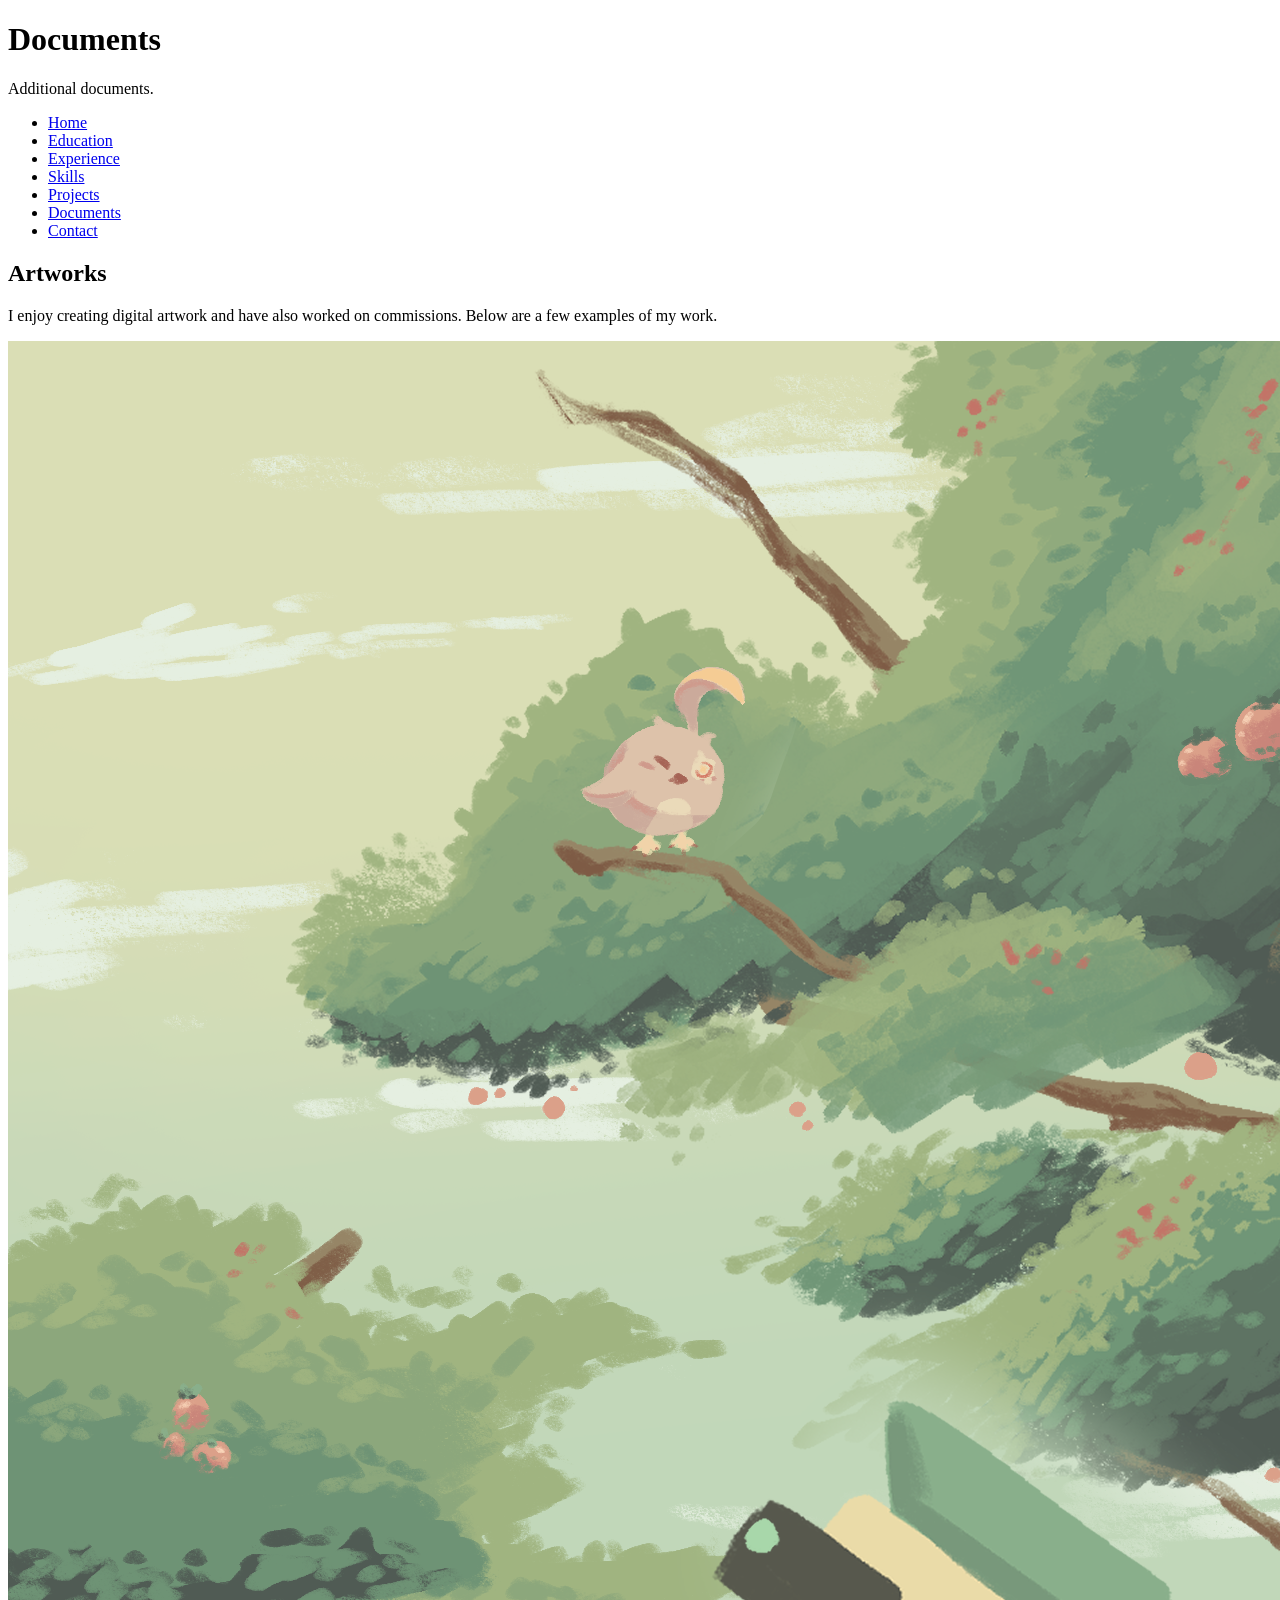
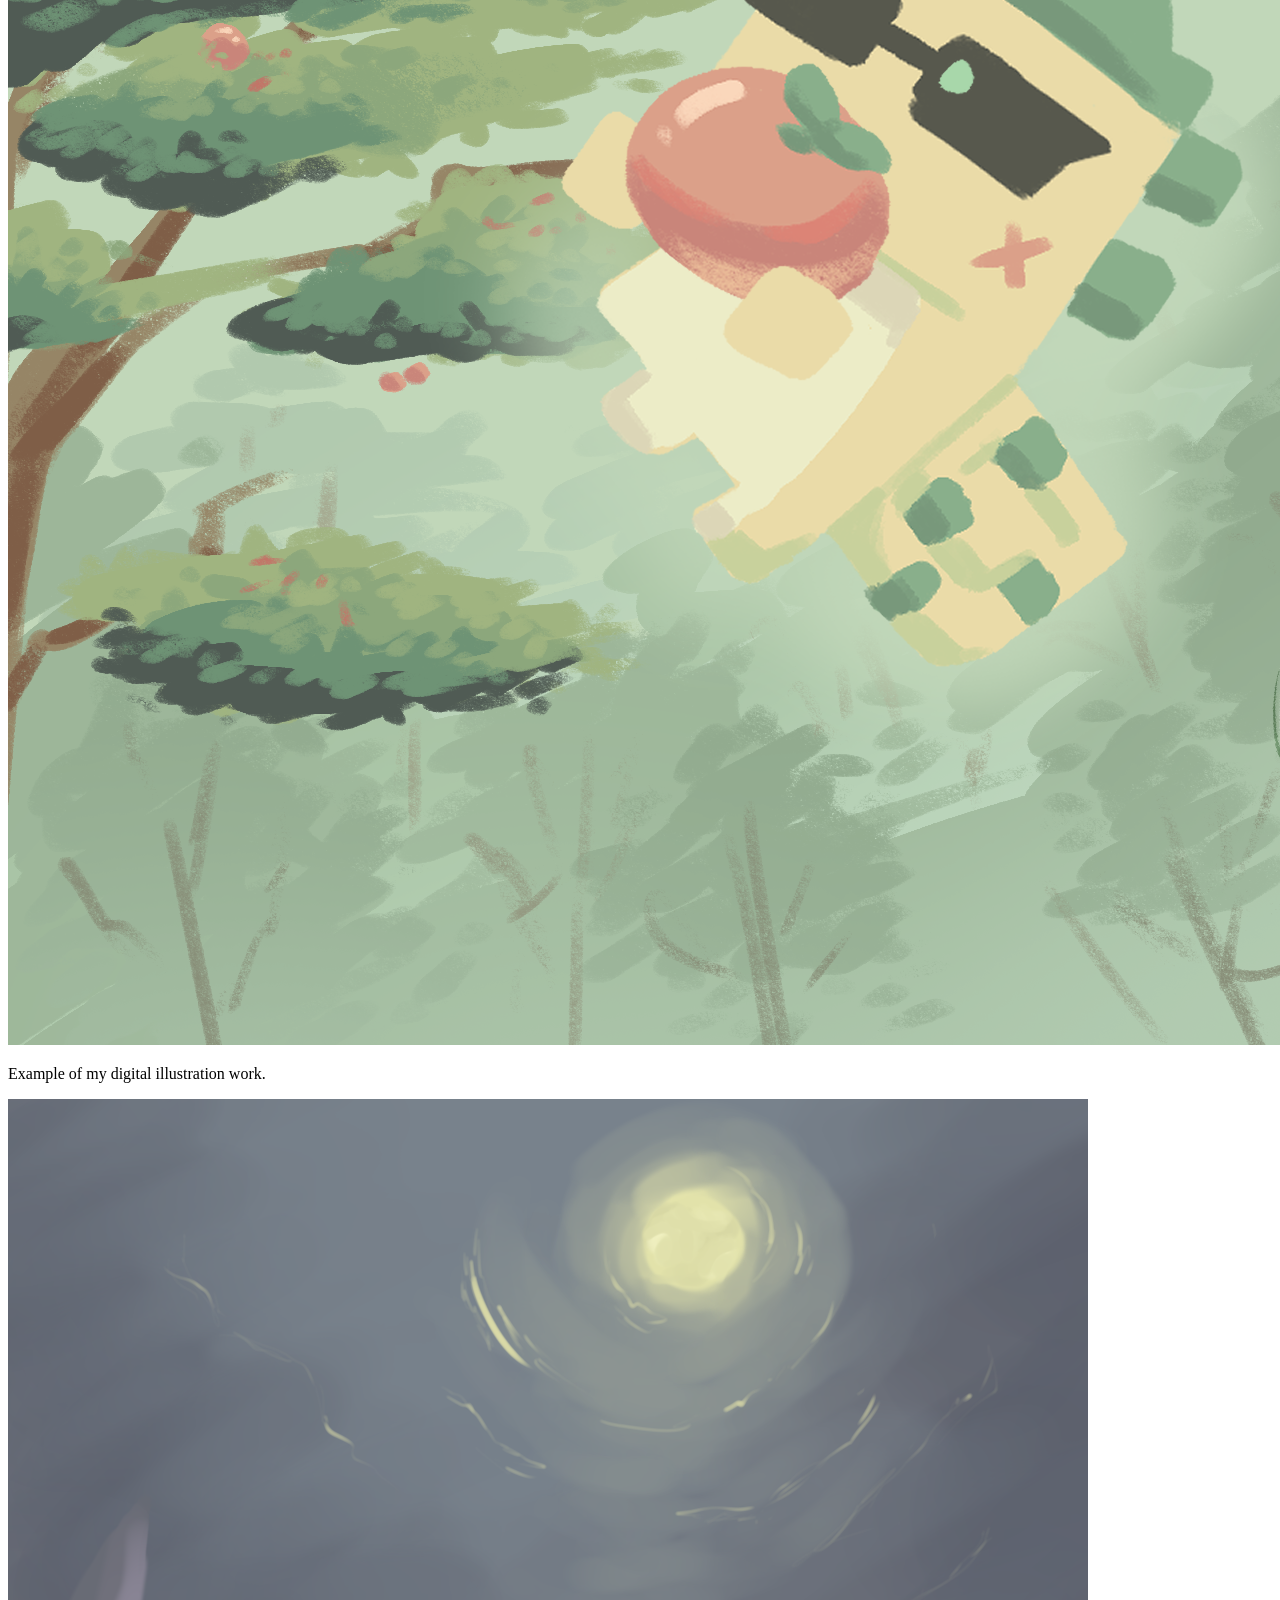
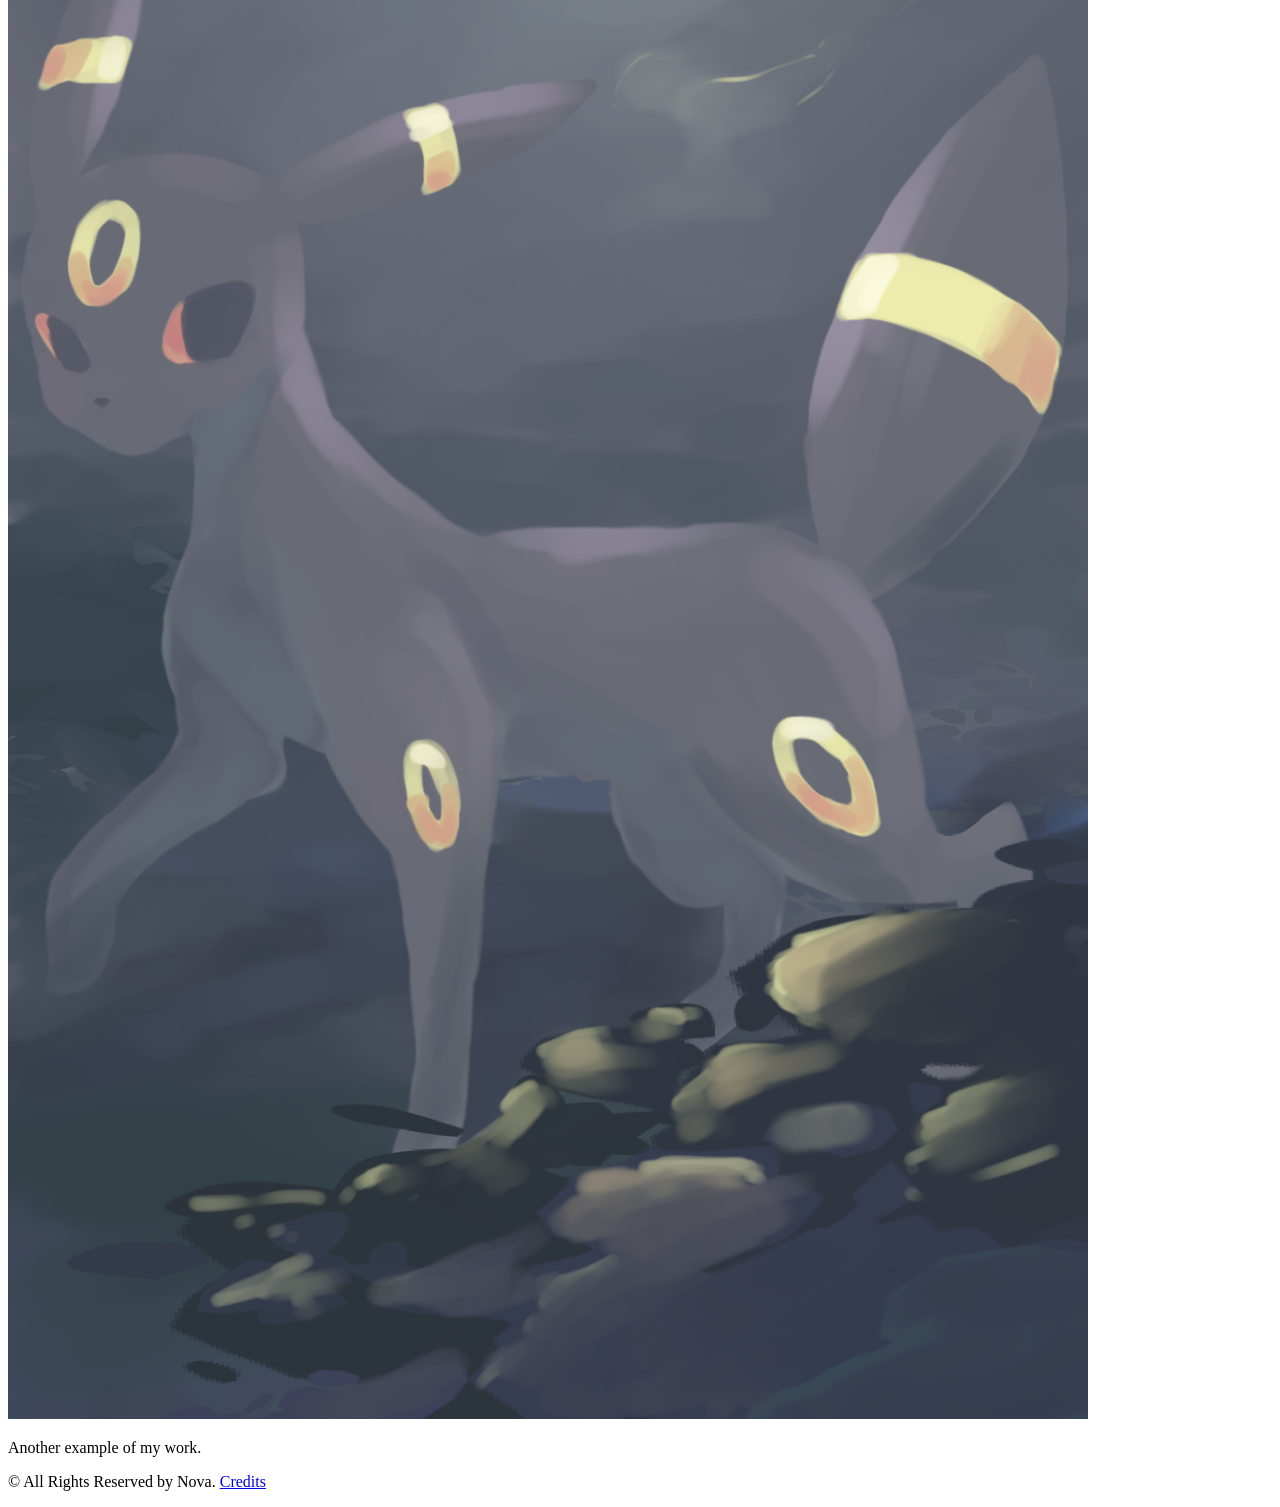
==== art.html @ 1a340929 "Added page content" ====
<!DOCTYPE html>
<html lang="en">
<head>
    <meta charset="UTF-8">
    <title>Home</title>
    <link rel="stylesheet" href="style.css">
    <meta name="viewport" content="width=device-width, initial-scale=1.0">
</head>

<body>
<header>
    <h1>Documents</h1>
    <p>Additional documents.</p>
</header>

<nav>
    <ul>
        <li><a href="index.html">Home</a> </li>
        <li><a href="education.html">Education</a> </li>
        <li><a href="experience.html">Experience</a> </li>
        <li><a href="skills.html">Skills</a> </li>
        <li><a href="projects.html">Projects</a> </li>
        <li><a href="art.html">Documents</a> </li>
        <li><a href="contact.html">Contact</a> </li>
    </ul>
</nav>

<main>
    <h2>Artworks</h2>

    <p>I enjoy creating digital artwork and have also worked on commissions.
    Below are a few examples of my work.</p>

    <img src="art1.png" alt="Digital Artwork by Nova">
    <p>Example of my digital illustration work.</p>

    <img src="art2.png" alt="Digital Artwork by Nova">
    <p>Another example of my work.</p>
</main>

<footer>
    <p>&copy; All Rights Reserved by Nova. <a href="#">Credits</a> </p>
</footer>
</body>
</html>
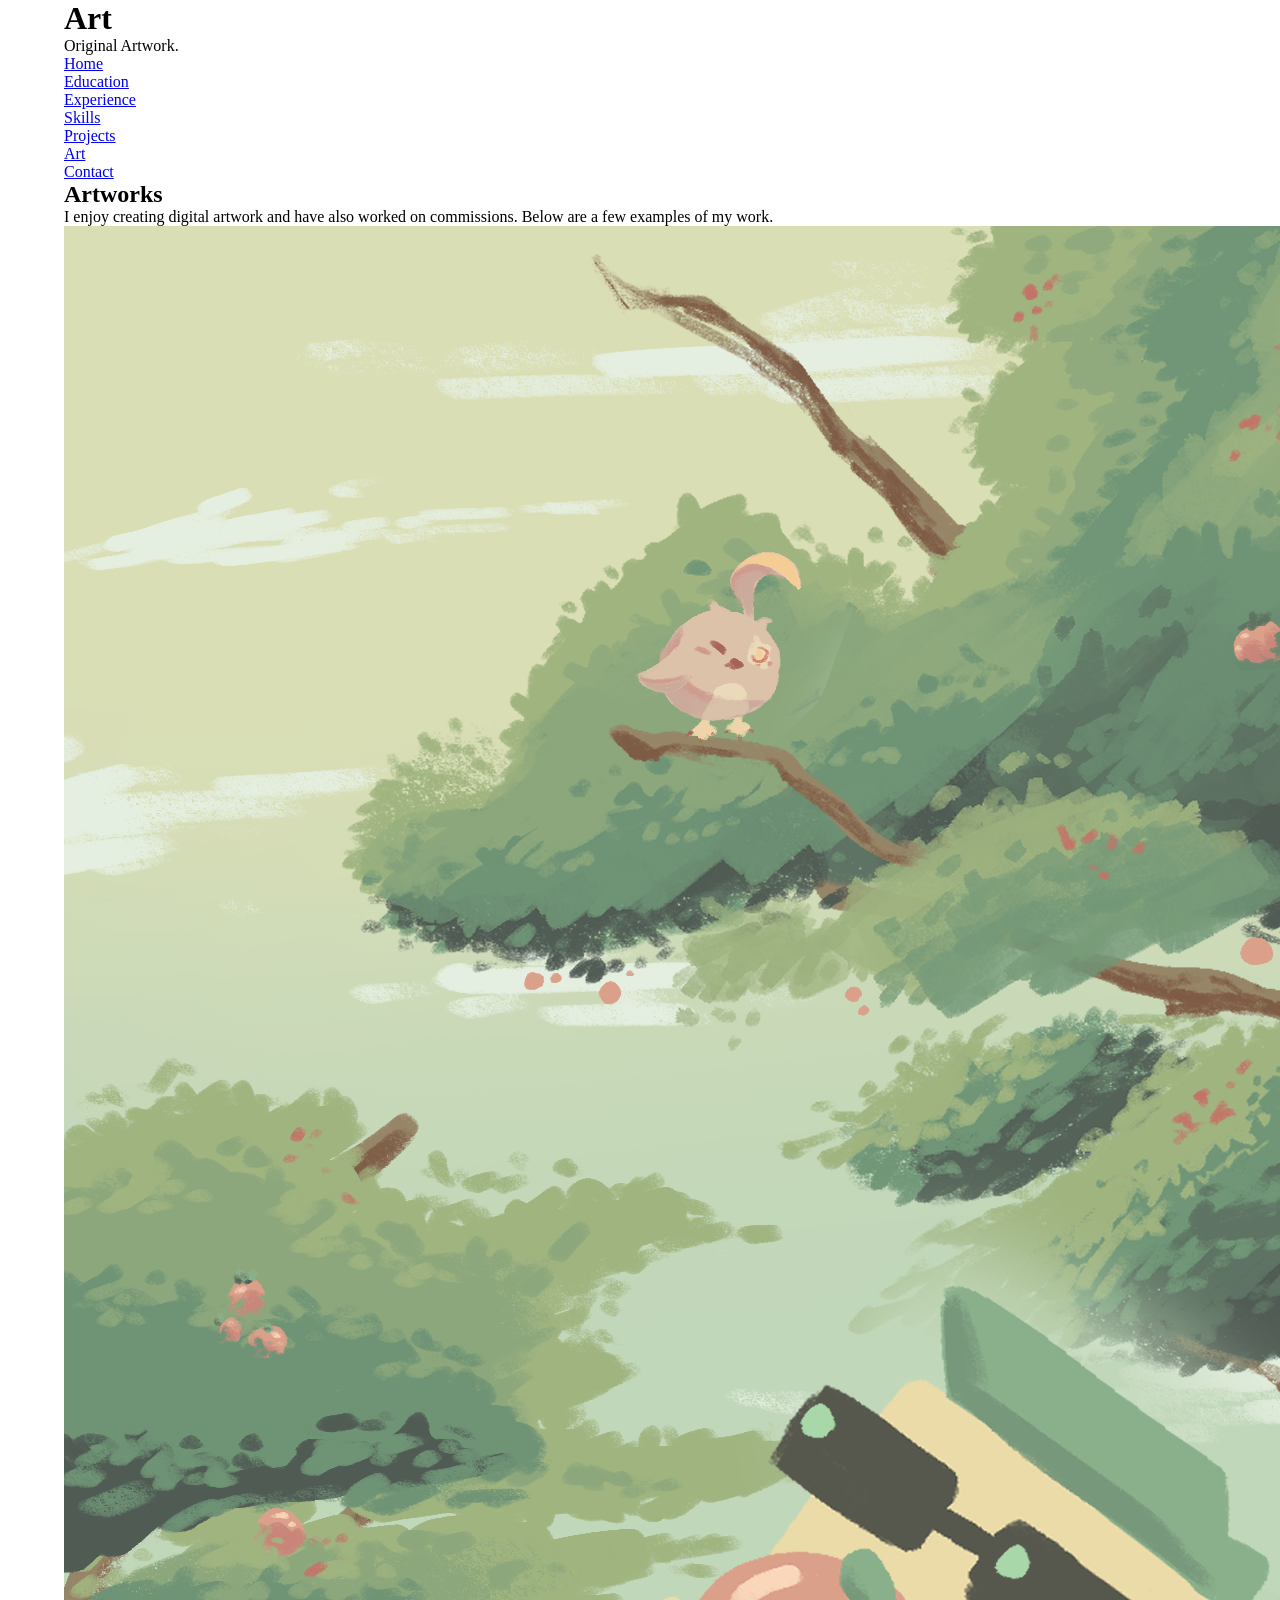
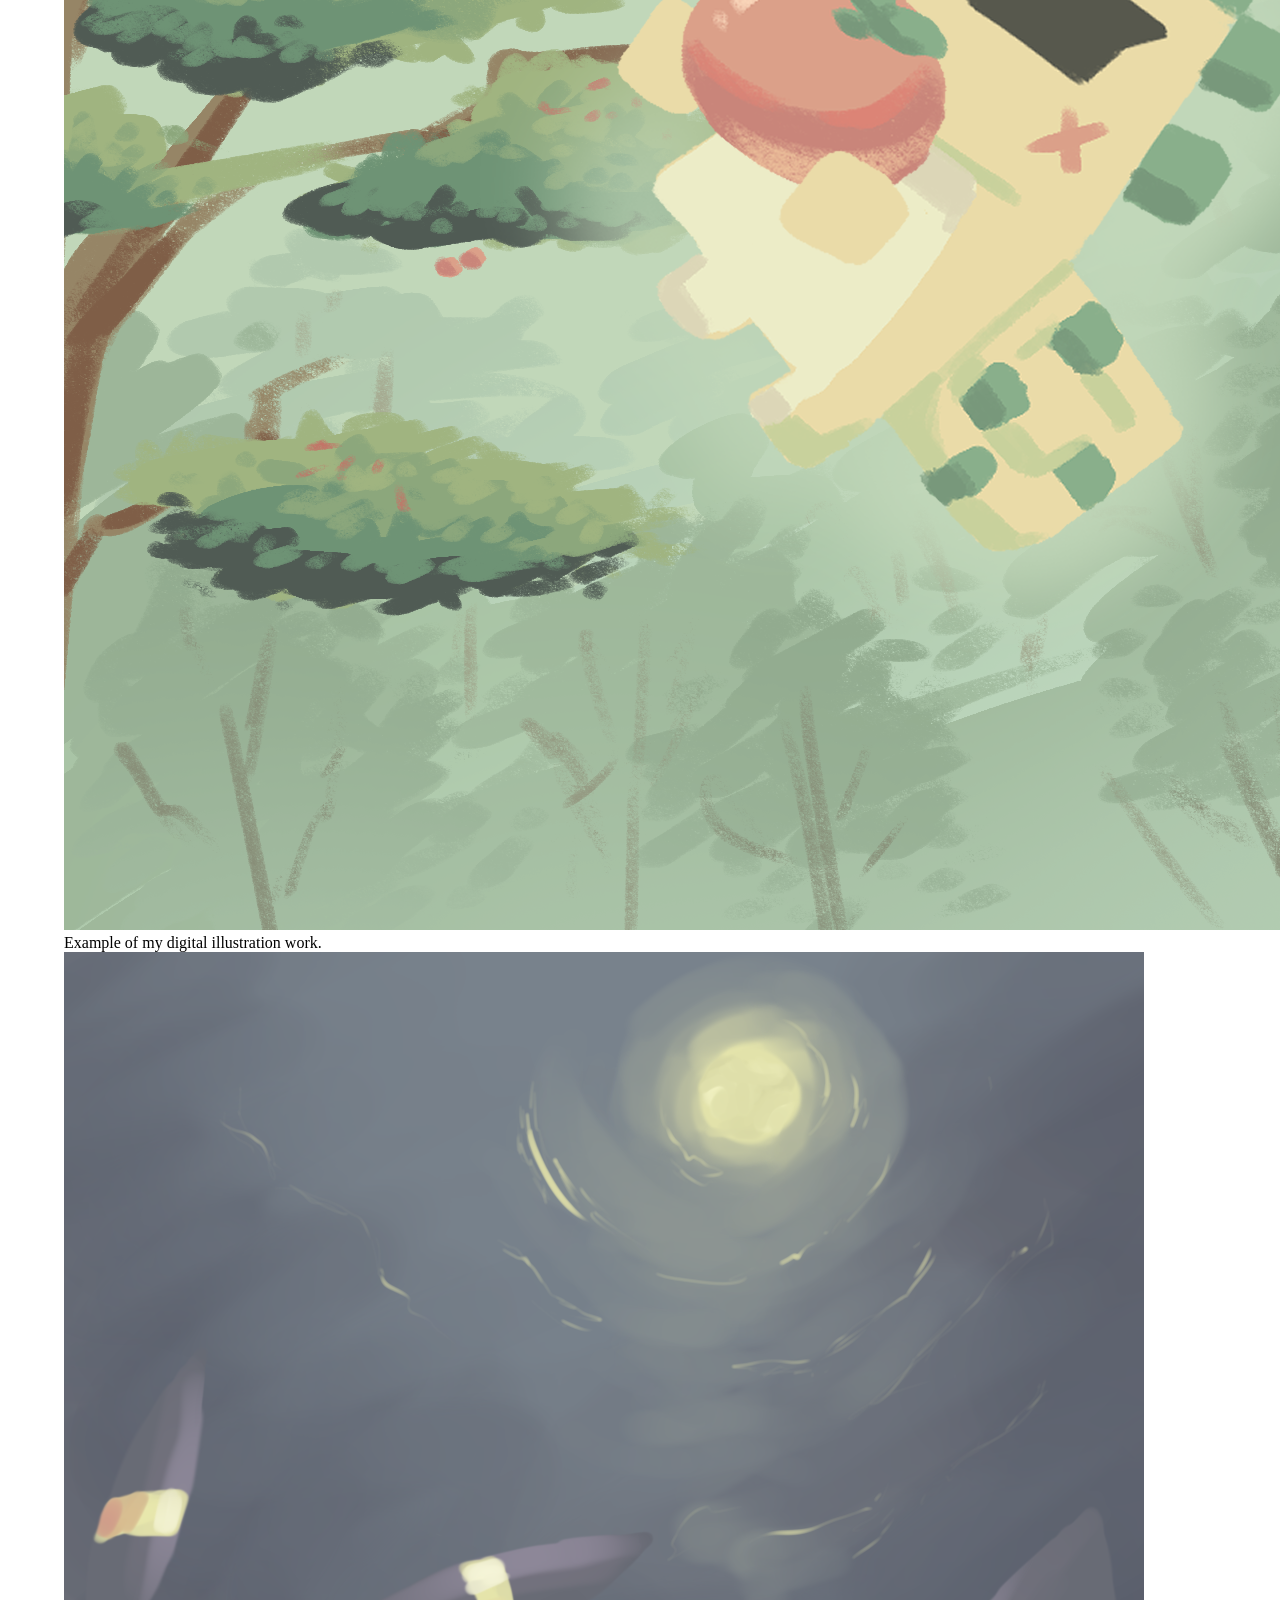
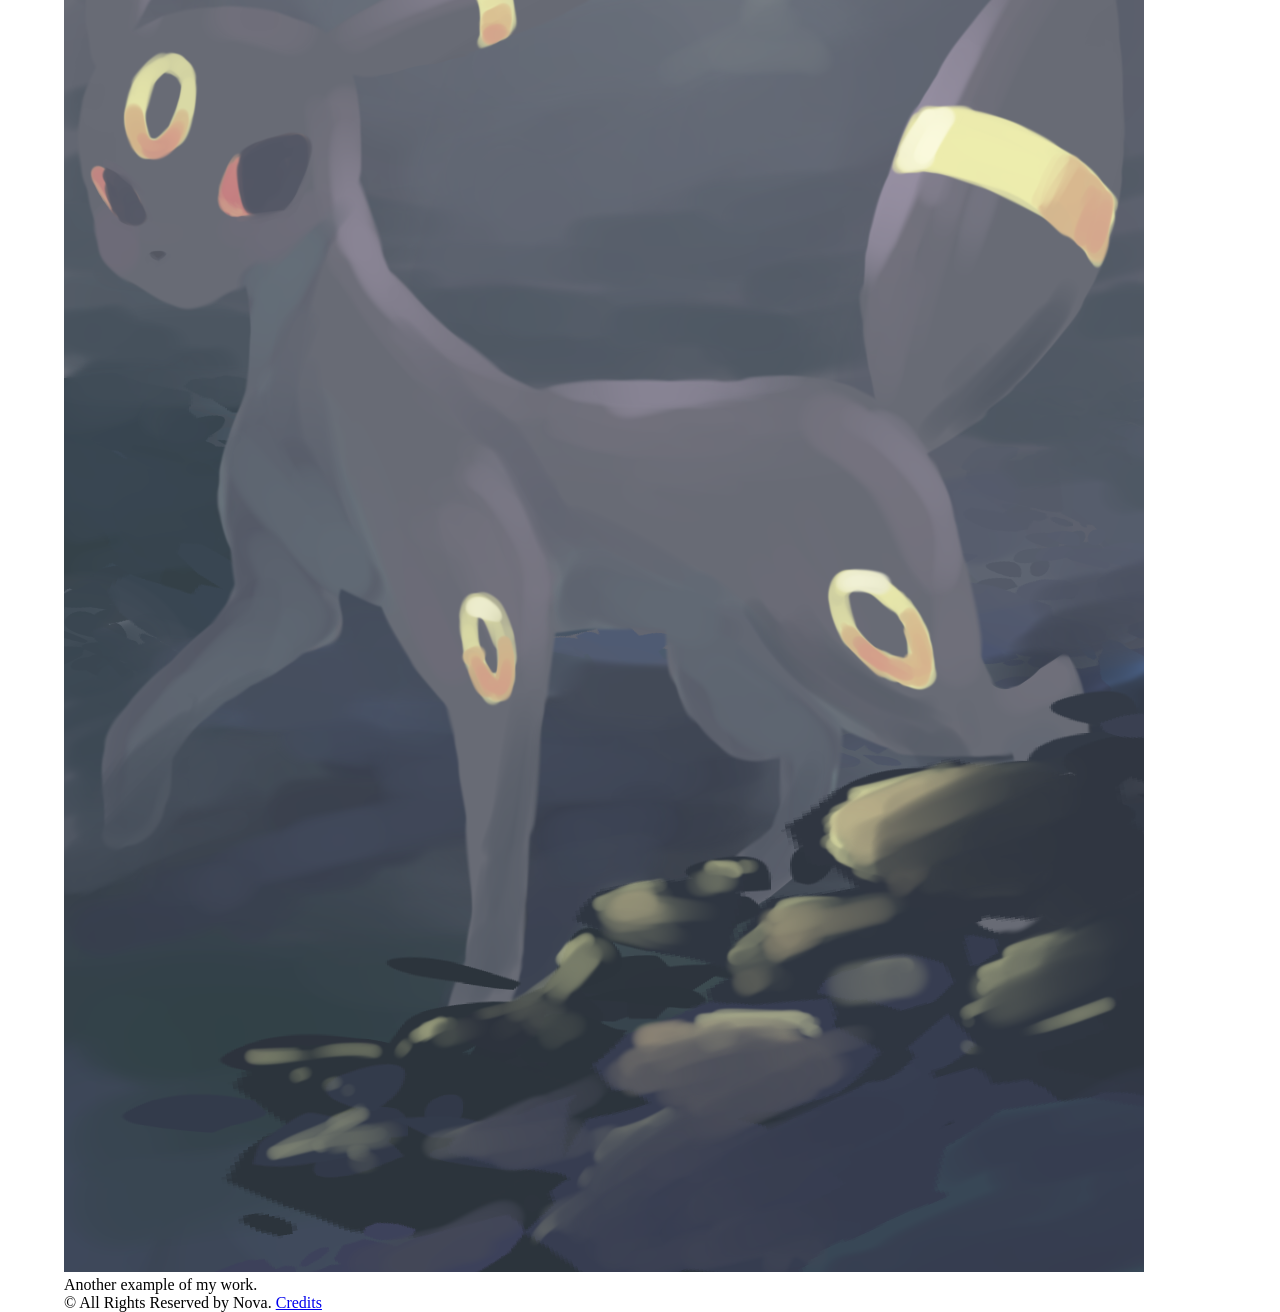
==== commit 550a39b4: "Update CSS" ====
--- a/art.html
+++ b/art.html
@@ -8,38 +8,42 @@
 </head>
 
 <body>
-<header>
-    <h1>Documents</h1>
-    <p>Additional documents.</p>
-</header>
+    <div id="page-wrapper">
+        <header>
+            <h1>Art</h1>
+            <p>Original Artwork.</p>
+        </header>
 
-<nav>
-    <ul>
-        <li><a href="index.html">Home</a> </li>
-        <li><a href="education.html">Education</a> </li>
-        <li><a href="experience.html">Experience</a> </li>
-        <li><a href="skills.html">Skills</a> </li>
-        <li><a href="projects.html">Projects</a> </li>
-        <li><a href="art.html">Documents</a> </li>
-        <li><a href="contact.html">Contact</a> </li>
-    </ul>
-</nav>
+        <div class="container">
+            <nav>
+                <ul>
+                    <li><a href="index.html">Home</a></li>
+                    <li><a href="education.html">Education</a></li>
+                    <li><a href="experience.html">Experience</a></li>
+                    <li><a href="skills.html">Skills</a></li>
+                    <li><a href="projects.html">Projects</a></li>
+                    <li><a href="art.html">Art</a></li>
+                    <li><a href="contact.html">Contact</a></li>
+                </ul>
+            </nav>
 
-<main>
-    <h2>Artworks</h2>
+            <main>
+                <h2>Artworks</h2>
 
-    <p>I enjoy creating digital artwork and have also worked on commissions.
-    Below are a few examples of my work.</p>
+                <p>I enjoy creating digital artwork and have also worked on commissions.
+                    Below are a few examples of my work.</p>
 
-    <img src="art1.png" alt="Digital Artwork by Nova">
-    <p>Example of my digital illustration work.</p>
+                <img src="art1.png" alt="Digital Artwork by Nova">
+                <p>Example of my digital illustration work.</p>
 
-    <img src="art2.png" alt="Digital Artwork by Nova">
-    <p>Another example of my work.</p>
-</main>
+                <img src="art2.png" alt="Digital Artwork by Nova">
+                <p>Another example of my work.</p>
+            </main>
+        </div>
 
-<footer>
-    <p>&copy; All Rights Reserved by Nova. <a href="#">Credits</a> </p>
-</footer>
+        <footer>
+            <p>&copy; All Rights Reserved by Nova. <a href="#">Credits</a></p>
+        </footer>
+    </div>
 </body>
 </html>
--- a/style.css
+++ b/style.css
@@ -0,0 +1,23 @@
+*{
+    margin: 0;
+    box-sizing: border-box;
+}
+
+#page-wrapper{
+    width: 90%;
+    margin: 0 auto;
+}
+#container{
+    display: flex;
+}
+
+nav {
+    width: 30%
+}
+
+nav ul{
+    list-style: none;
+    padding: 0;
+    display: flex;
+    flex-direction: column;
+}
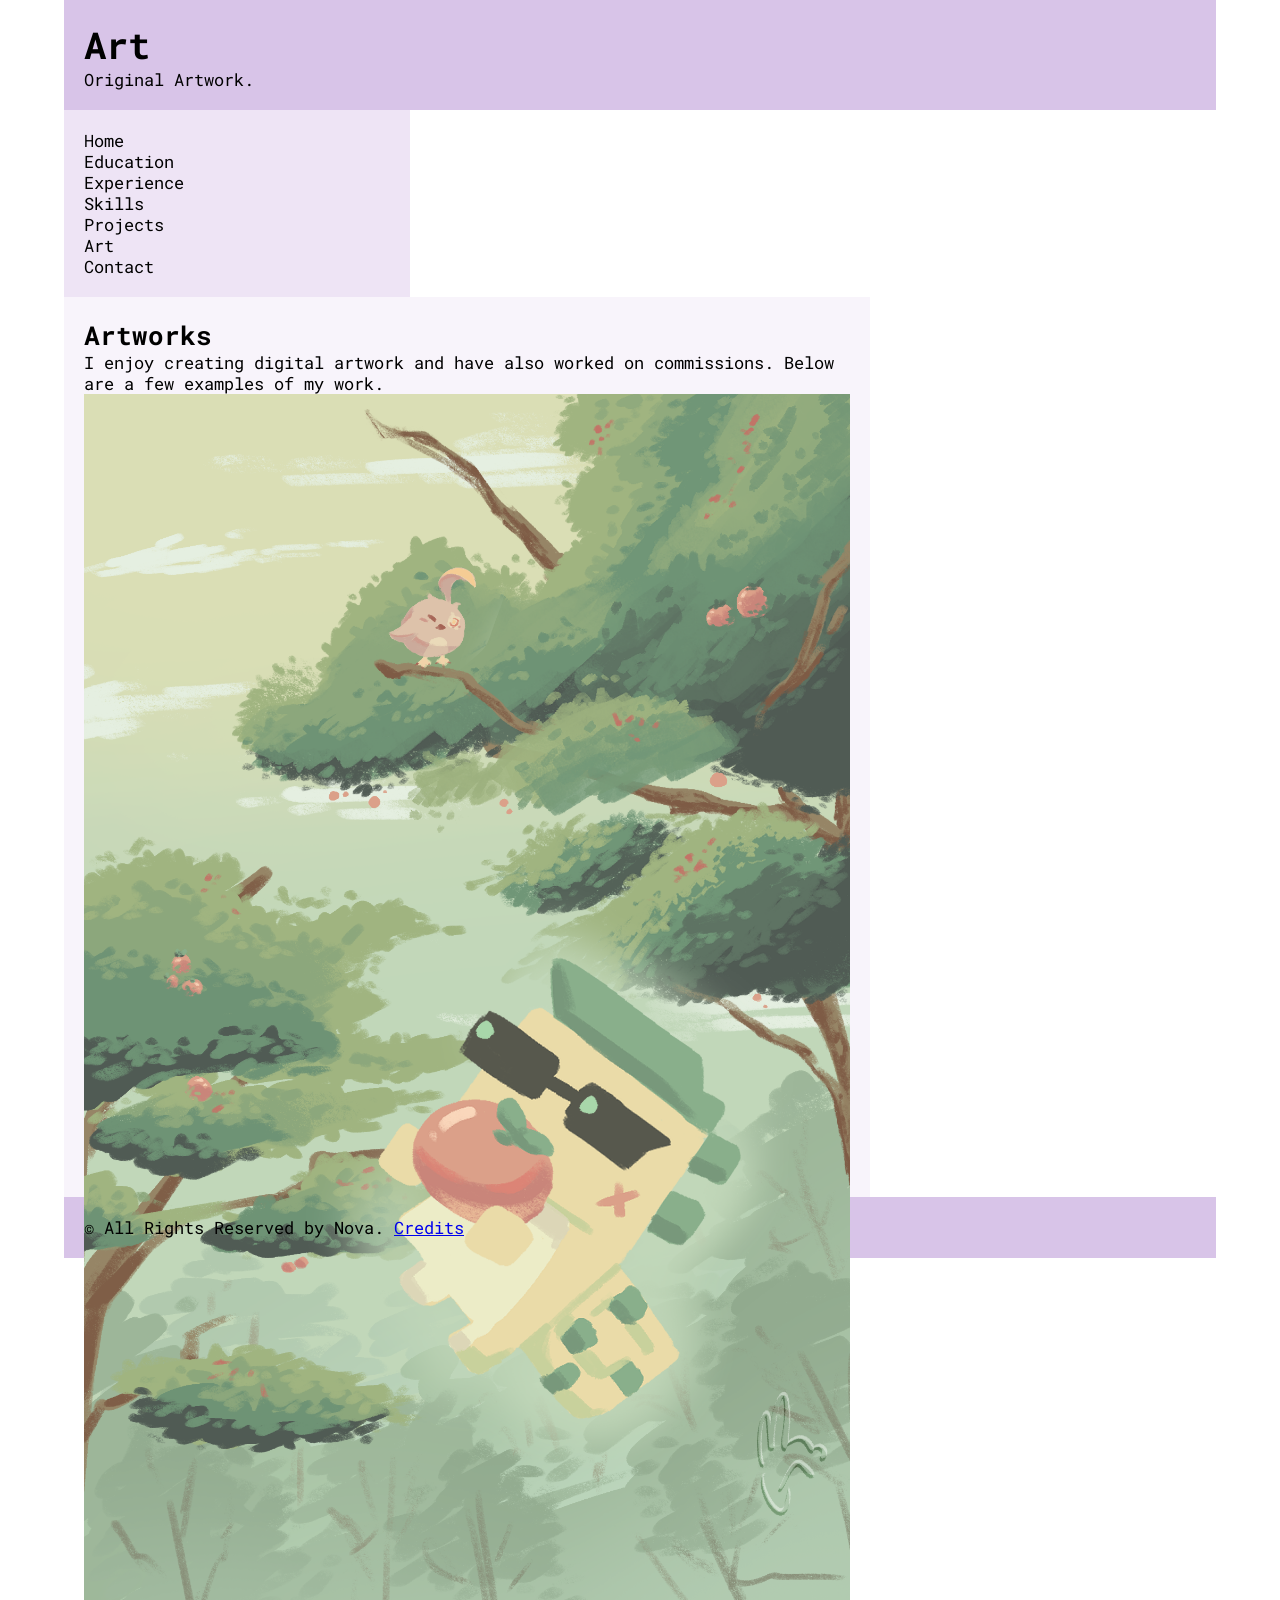
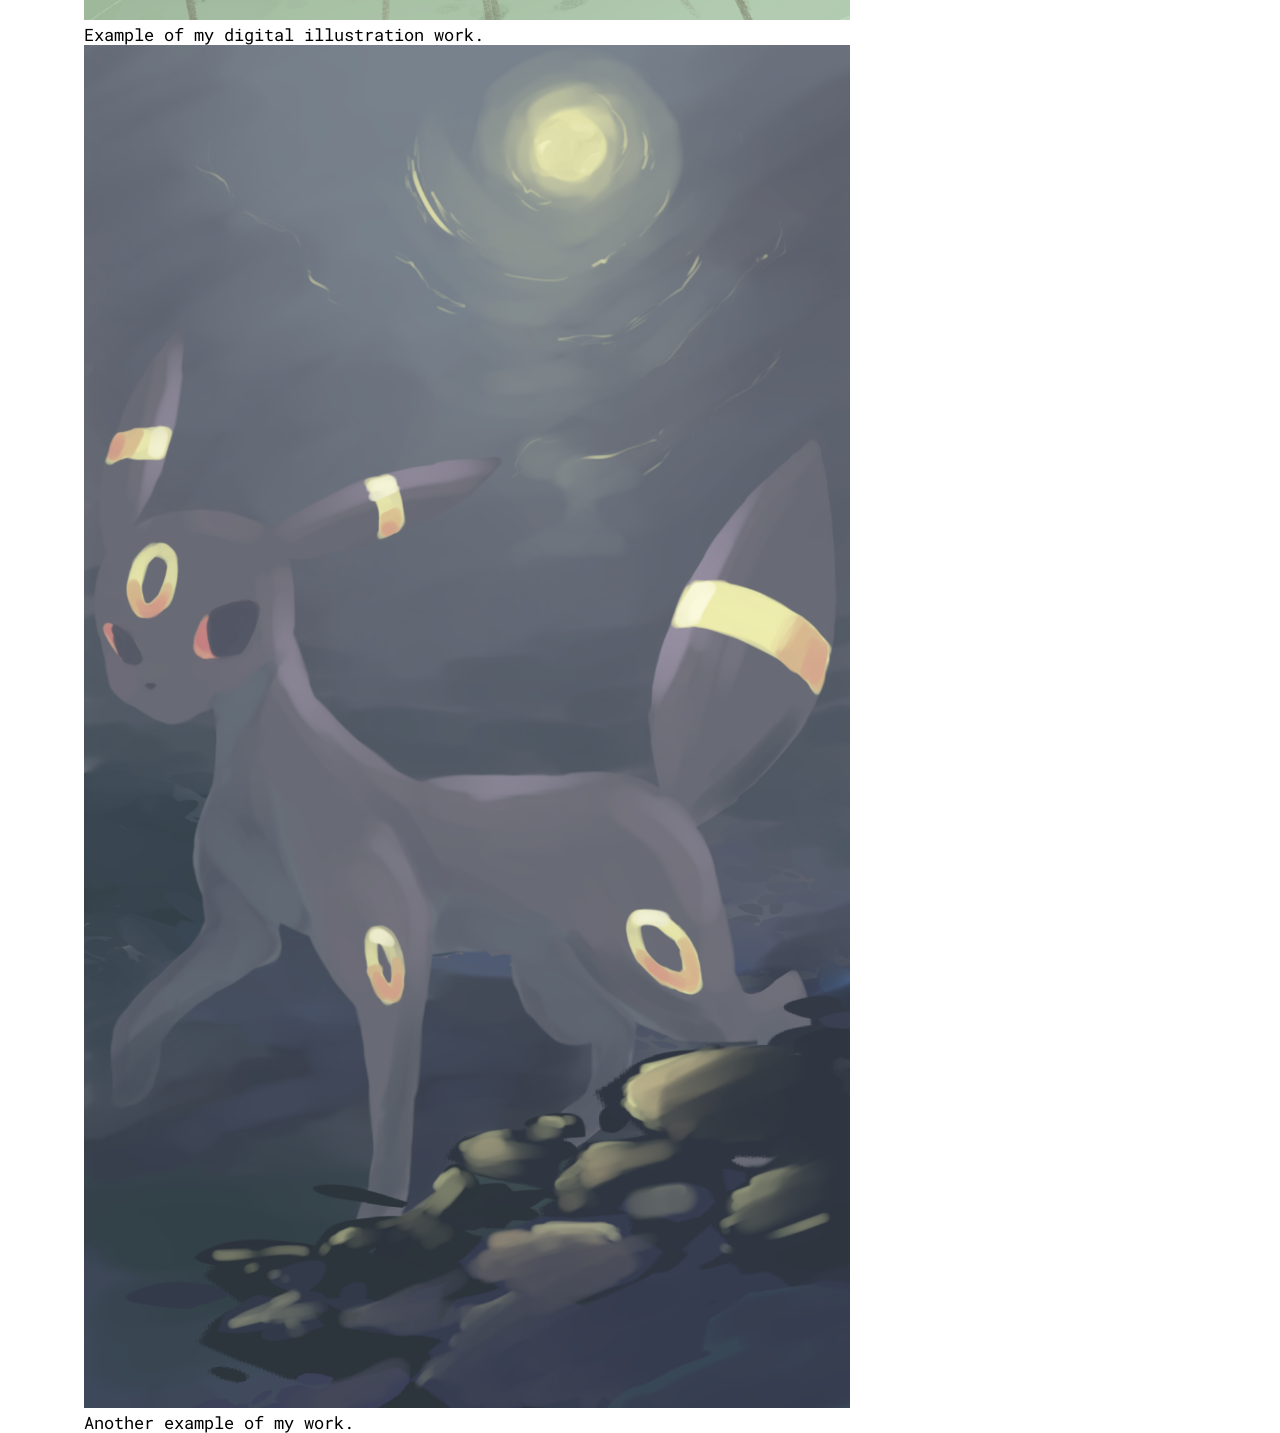
==== commit 971f8f90: "Update CSS" ====
--- a/art.html
+++ b/art.html
@@ -3,6 +3,9 @@
 <head>
     <meta charset="UTF-8">
     <title>Home</title>
+    <link rel="preconnect" href="https://fonts.googleapis.com">
+    <link rel="preconnect" href="https://fonts.gstatic.com" crossorigin>
+    <link href="https://fonts.googleapis.com/css2?family=Roboto+Mono:wght@400;500;700&display=swap" rel="stylesheet">
     <link rel="stylesheet" href="style.css">
     <meta name="viewport" content="width=device-width, initial-scale=1.0">
 </head>
--- a/style.css
+++ b/style.css
@@ -11,8 +11,16 @@
     display: flex;
 }
 
+header, footer{
+    text-align: left;
+    padding: 20px;
+    background-color: #d8c4e8;
+}
+
 nav {
-    width: 30%
+    width: 30%;
+    padding: 20px;
+    background-color: #eee4f5;
 }
 
 nav ul{
@@ -20,4 +28,97 @@
     padding: 0;
     display: flex;
     flex-direction: column;
+}
+
+nav a{
+    text-decoration: none;
+    color: black;
+}
+
+body{
+    font-family: "Roboto Mono", "Courier New", Calibri, courier, monospace;
+}
+
+main{
+   max-width: 70%;
+    height: 100vh;
+    padding: 20px;
+    background-color: #f8f4fb;
+}
+
+img {
+    max-width: 100%;
+    height: auto;
+}
+
+h1 {
+    font-size: calc(24px + 1vw);
+}
+h2{
+    font-size: calc(20px + 0.5vw);
+}
+p, li, a{
+    font-size: calc(14px + 0.2vw);
+}
+
+.calculator{
+    margin-top: 30px;
+    padding: 20px;
+    text-align: center;
+}
+
+.calculator input {
+    padding: 10px;
+    margin: 5px;
+    max-width: 200px;
+}
+
+.calculator-buttons{
+    display: flex;
+    justify-content: center;
+    flex-wrap: wrap;
+    gap: 10px;
+    margin: 15px 0;
+}
+
+.calculator button{
+    padding: 10px 15px;
+    font-family: 'Roboto Mono', 'Courier New', Calibri, courier, monospace;
+    font-size: calc(14px + 0.2vw);
+}
+
+@media screen and (max-width: 1000px) {
+    #container{
+        flex-wrap: wrap;
+    }
+    main {
+        max-width: 100%;
+        width: 100%;
+    }
+}
+
+@media screen and (max-width: 750px) {
+    #container{
+        flex-direction: column;
+    }
+    header {
+        text-align: center;
+        padding: 10px;
+    }
+    nav{
+        width: 100%;
+        padding: 10px;
+    }
+    nav ul{
+        flex-direction: row;
+        flex-wrap: wrap;
+    }
+    main{
+        width: 100%;
+        max-width: 100%;
+        padding: 10px;
+    }
+    footer{
+        padding: 10px;
+    }
 }
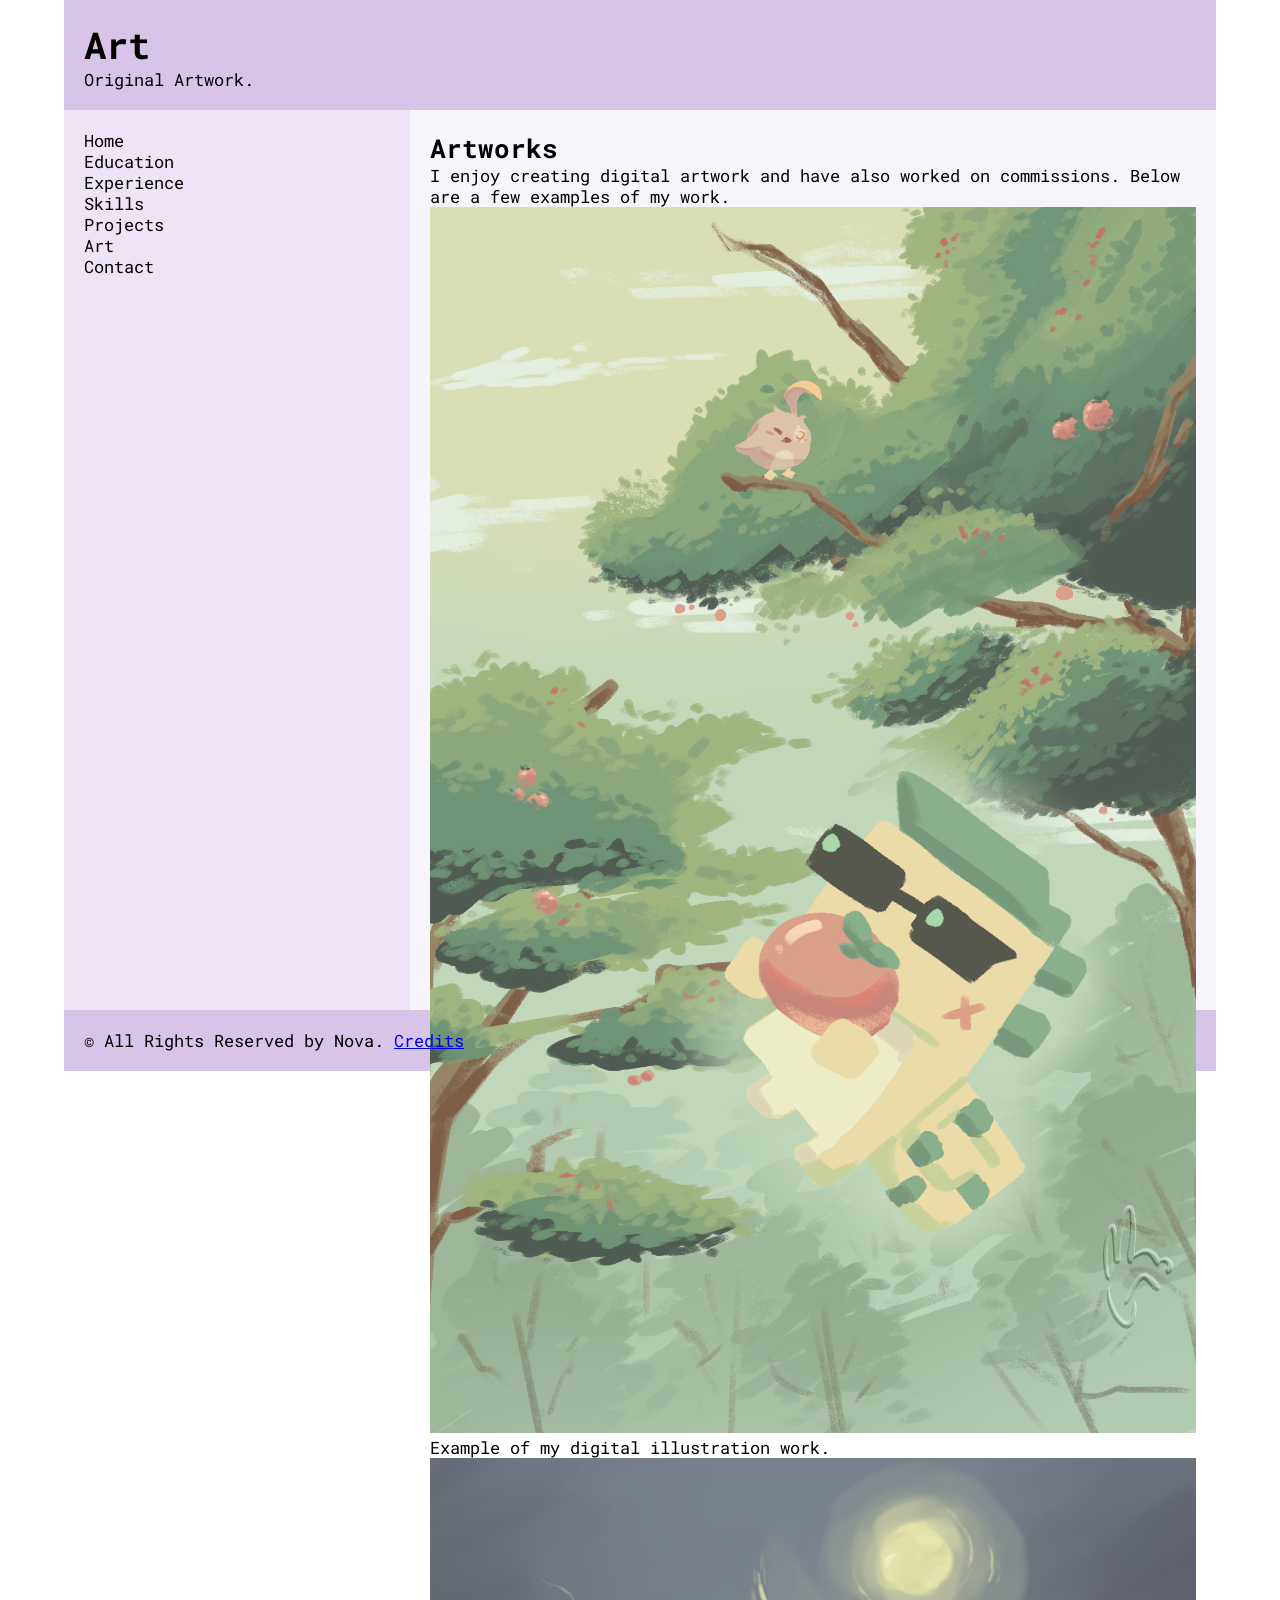
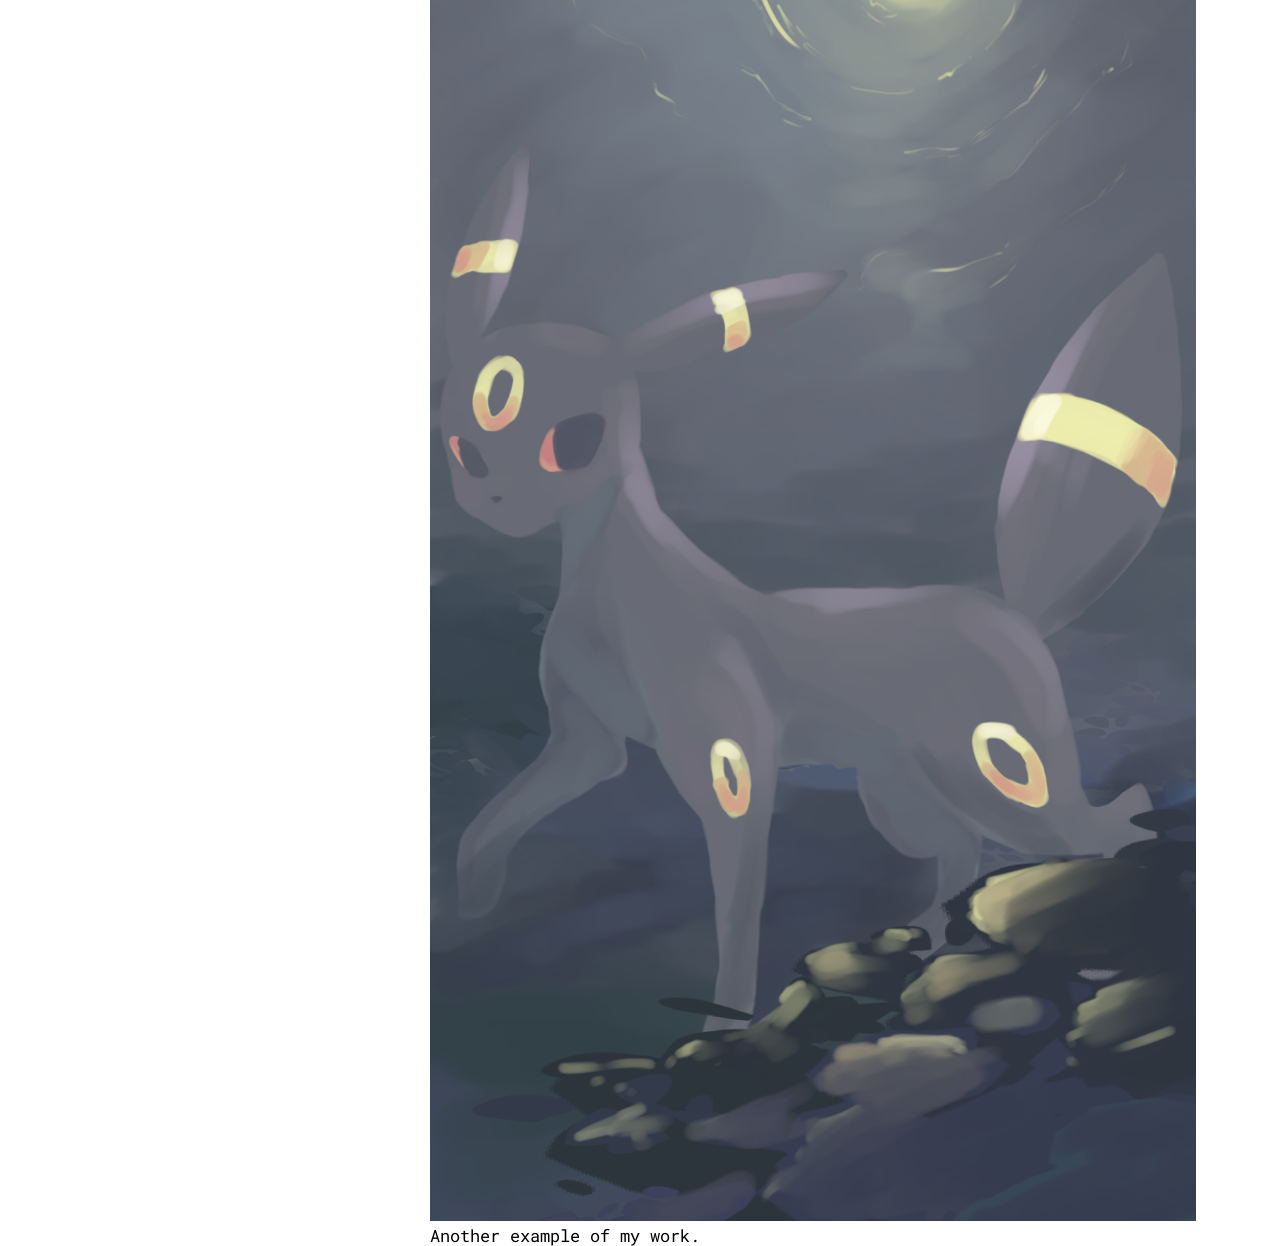
==== commit a71967c2: "Update CSS" ====
--- a/art.html
+++ b/art.html
@@ -17,7 +17,7 @@
             <p>Original Artwork.</p>
         </header>
 
-        <div class="container">
+        <div id="container">
             <nav>
                 <ul>
                     <li><a href="index.html">Home</a></li>
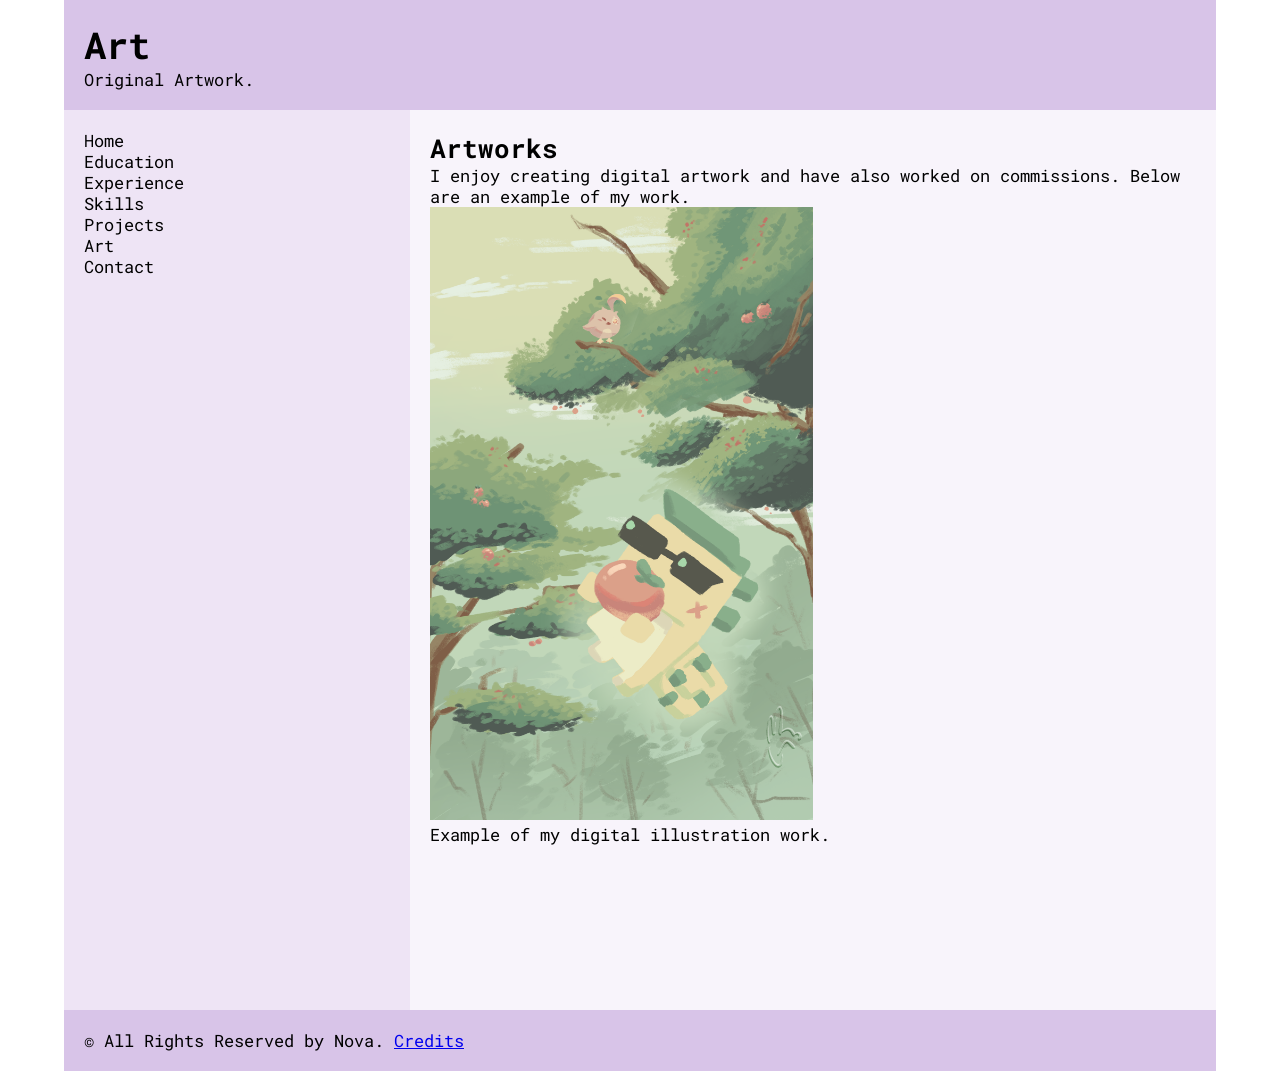
==== commit f4556243: "Image size fixes" ====
--- a/art.html
+++ b/art.html
@@ -34,13 +34,10 @@
                 <h2>Artworks</h2>
 
                 <p>I enjoy creating digital artwork and have also worked on commissions.
-                    Below are a few examples of my work.</p>
+                    Below are an example of my work.</p>
 
                 <img src="art1.png" alt="Digital Artwork by Nova">
                 <p>Example of my digital illustration work.</p>
-
-                <img src="art2.png" alt="Digital Artwork by Nova">
-                <p>Another example of my work.</p>
             </main>
         </div>
 
--- a/style.css
+++ b/style.css
@@ -47,7 +47,7 @@
 }
 
 img {
-    max-width: 100%;
+    max-width: 50%;
     height: auto;
 }
 
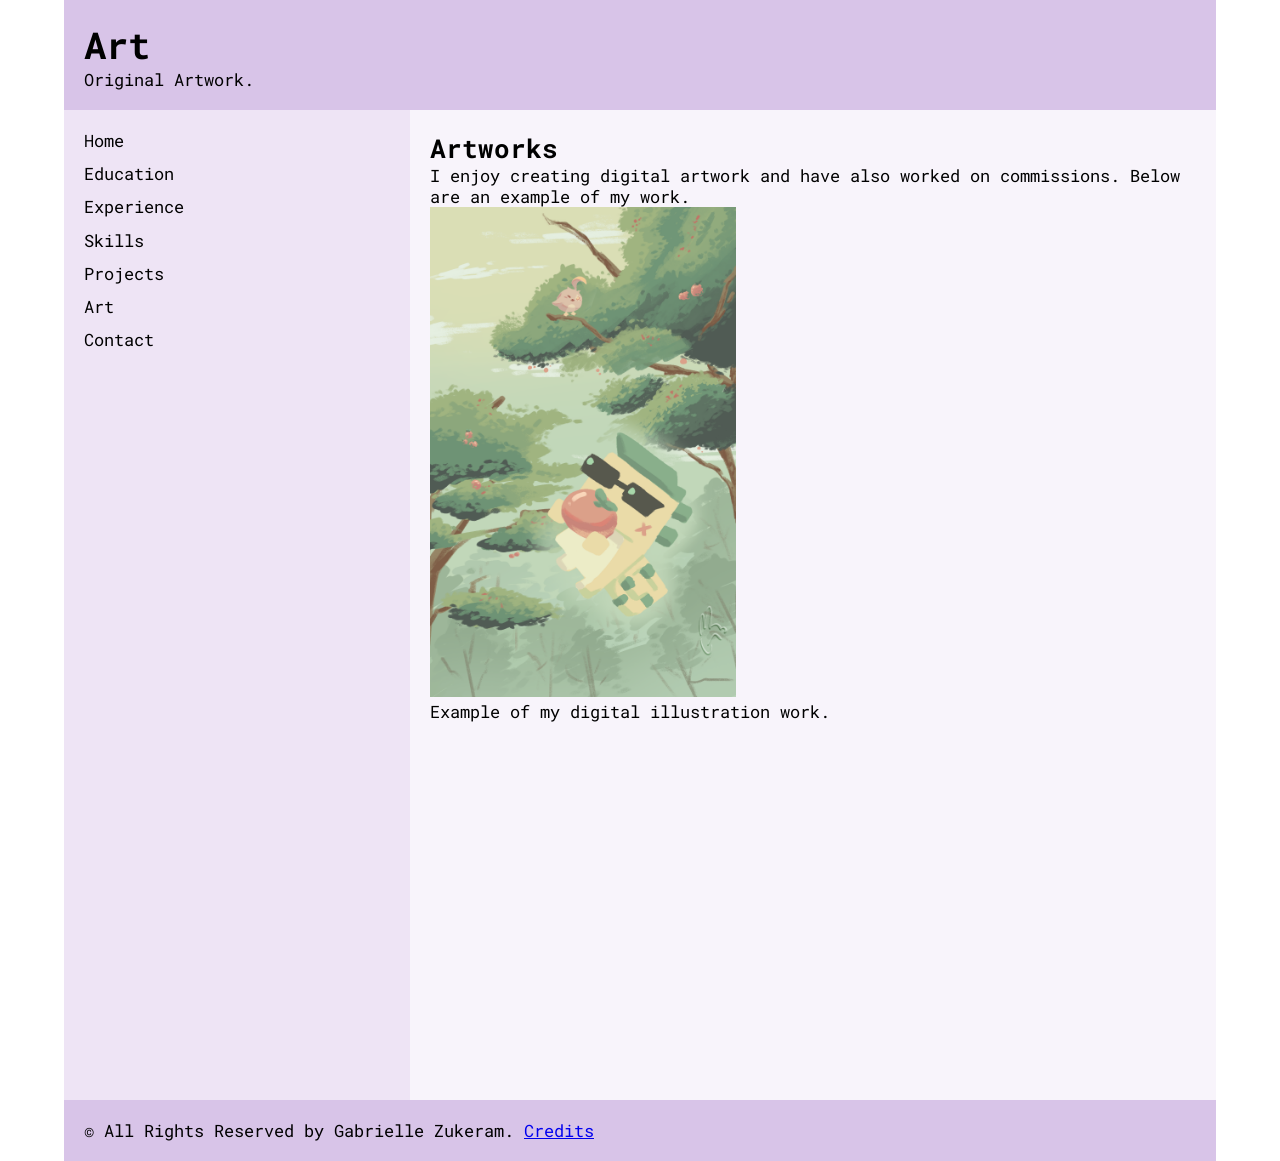
==== commit 89b7661f: "Nav fixes" ====
--- a/art.html
+++ b/art.html
@@ -36,13 +36,13 @@
                 <p>I enjoy creating digital artwork and have also worked on commissions.
                     Below are an example of my work.</p>
 
-                <img src="art1.png" alt="Digital Artwork by Nova">
+                <img src="art1.png" alt="Digital Artwork by Gabrielle Zukeram">
                 <p>Example of my digital illustration work.</p>
             </main>
         </div>
 
         <footer>
-            <p>&copy; All Rights Reserved by Nova. <a href="#">Credits</a></p>
+            <p>&copy; All Rights Reserved by Gabrielle Zukeram. <a href="#">Credits</a></p>
         </footer>
     </div>
 </body>
--- a/style.css
+++ b/style.css
@@ -30,6 +30,10 @@
     flex-direction: column;
 }
 
+nav li{
+    margin-bottom: 4%
+}
+
 nav a{
     text-decoration: none;
     color: black;
@@ -41,13 +45,13 @@
 
 main{
    max-width: 70%;
-    height: 100vh;
+    height: 110vh;
     padding: 20px;
     background-color: #f8f4fb;
 }
 
 img {
-    max-width: 50%;
+    max-width: 40%;
     height: auto;
 }
 
@@ -112,6 +116,15 @@
     nav ul{
         flex-direction: row;
         flex-wrap: wrap;
+        gap: 1px;
+        justify-content: center;
+    }
+    nav li{
+        margin-bottom: 0%
+    }
+    nav a{
+        display: block;
+        padding: 8px 10px;
     }
     main{
         width: 100%;
